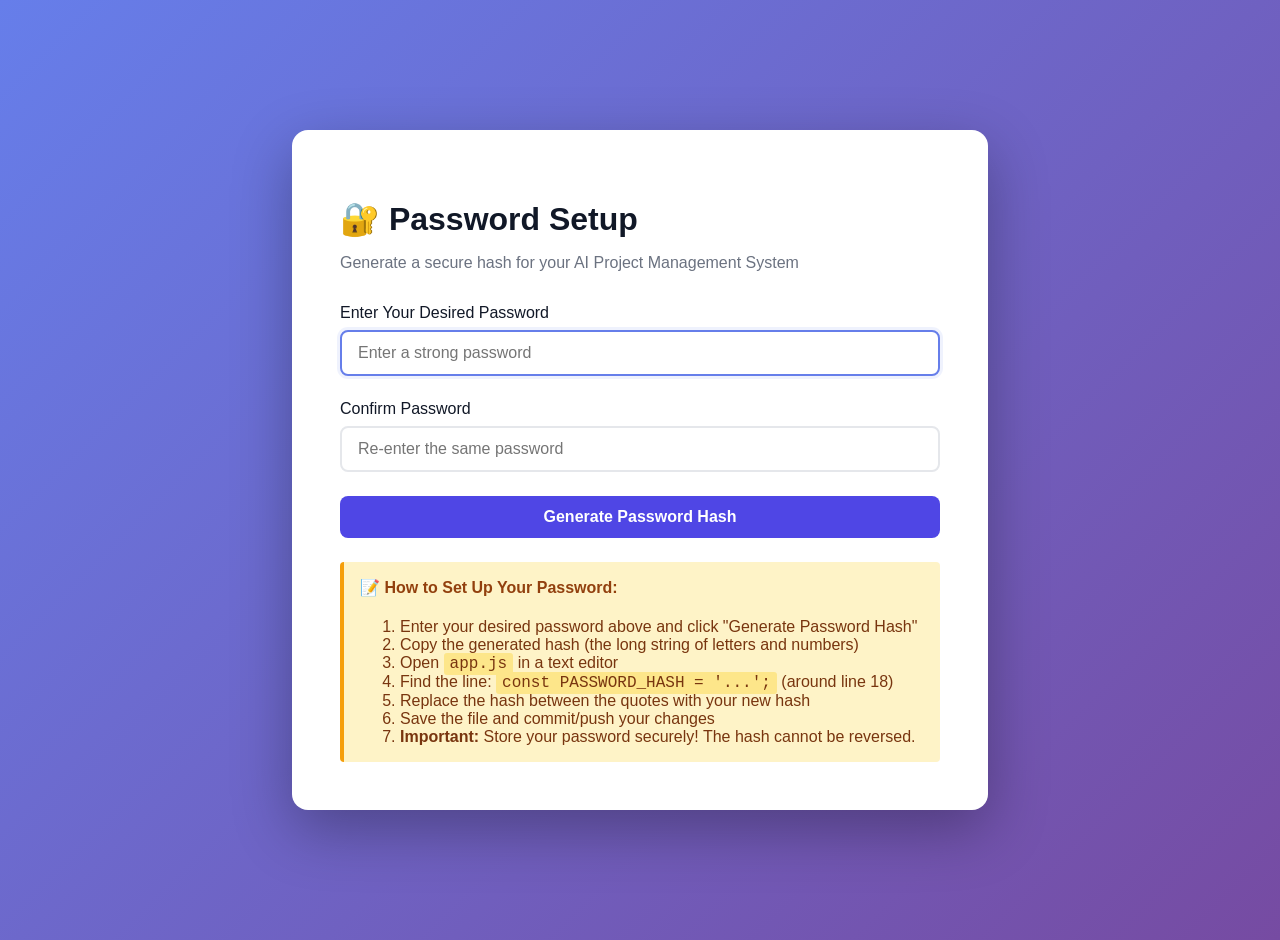
==== setup-password.html @ c903a801 "Add password authentication system for data protection Implemented client-side authentication to pro" ====
<!DOCTYPE html>
<html lang="en">
<head>
    <meta charset="UTF-8">
    <meta name="viewport" content="width=device-width, initial-scale=1.0">
    <title>Password Setup - AI Project Management</title>
    <style>
        body {
            font-family: -apple-system, BlinkMacSystemFont, 'Segoe UI', 'Roboto', 'Oxygen', 'Ubuntu', 'Cantarell', sans-serif;
            background: linear-gradient(135deg, #667eea 0%, #764ba2 100%);
            display: flex;
            align-items: center;
            justify-content: center;
            min-height: 100vh;
            margin: 0;
            padding: 20px;
        }

        .container {
            background: white;
            border-radius: 16px;
            box-shadow: 0 20px 60px rgba(0, 0, 0, 0.3);
            padding: 48px;
            max-width: 600px;
            width: 100%;
        }

        h1 {
            color: #111827;
            margin-bottom: 8px;
        }

        .subtitle {
            color: #6b7280;
            margin-bottom: 32px;
        }

        .form-group {
            margin-bottom: 24px;
        }

        label {
            display: block;
            margin-bottom: 8px;
            font-weight: 500;
            color: #111827;
        }

        input {
            width: 100%;
            padding: 12px 16px;
            border: 2px solid #e5e7eb;
            border-radius: 8px;
            font-size: 16px;
            font-family: inherit;
            box-sizing: border-box;
        }

        input:focus {
            outline: none;
            border-color: #667eea;
            box-shadow: 0 0 0 3px rgba(102, 126, 234, 0.1);
        }

        button {
            background-color: #4f46e5;
            color: white;
            border: none;
            padding: 12px 24px;
            font-size: 16px;
            font-weight: 600;
            border-radius: 8px;
            cursor: pointer;
            width: 100%;
            transition: all 0.2s;
        }

        button:hover {
            background-color: #4338ca;
        }

        .result {
            margin-top: 24px;
            padding: 20px;
            background-color: #f9fafb;
            border-radius: 8px;
            border: 1px solid #e5e7eb;
            display: none;
        }

        .result.show {
            display: block;
        }

        .result h3 {
            margin-top: 0;
            color: #111827;
        }

        .hash-output {
            background-color: #111827;
            color: #10b981;
            padding: 12px;
            border-radius: 6px;
            font-family: 'Courier New', monospace;
            font-size: 14px;
            word-break: break-all;
            margin: 12px 0;
        }

        .instructions {
            background-color: #fef3c7;
            border-left: 4px solid #f59e0b;
            padding: 16px;
            margin-top: 24px;
            border-radius: 4px;
        }

        .instructions h4 {
            margin-top: 0;
            color: #92400e;
        }

        .instructions ol {
            margin-bottom: 0;
            color: #78350f;
        }

        .instructions code {
            background-color: #fde68a;
            padding: 2px 6px;
            border-radius: 3px;
            font-family: 'Courier New', monospace;
        }

        .copy-btn {
            background-color: #10b981;
            margin-top: 12px;
            padding: 8px 16px;
            font-size: 14px;
        }

        .copy-btn:hover {
            background-color: #059669;
        }

        .success-msg {
            color: #065f46;
            font-size: 14px;
            margin-top: 8px;
            display: none;
        }

        .success-msg.show {
            display: block;
        }
    </style>
</head>
<body>
    <div class="container">
        <h1>🔐 Password Setup</h1>
        <p class="subtitle">Generate a secure hash for your AI Project Management System</p>

        <div class="form-group">
            <label for="password">Enter Your Desired Password</label>
            <input type="password" id="password" placeholder="Enter a strong password" autofocus>
        </div>

        <div class="form-group">
            <label for="confirmPassword">Confirm Password</label>
            <input type="password" id="confirmPassword" placeholder="Re-enter the same password">
        </div>

        <button onclick="generateHash()">Generate Password Hash</button>

        <div class="result" id="result">
            <h3>Your Password Hash:</h3>
            <div class="hash-output" id="hashOutput"></div>
            <button class="copy-btn" onclick="copyHash()">📋 Copy Hash to Clipboard</button>
            <div class="success-msg" id="successMsg">✓ Copied to clipboard!</div>
        </div>

        <div class="instructions">
            <h4>📝 How to Set Up Your Password:</h4>
            <ol>
                <li>Enter your desired password above and click "Generate Password Hash"</li>
                <li>Copy the generated hash (the long string of letters and numbers)</li>
                <li>Open <code>app.js</code> in a text editor</li>
                <li>Find the line: <code>const PASSWORD_HASH = '...';</code> (around line 18)</li>
                <li>Replace the hash between the quotes with your new hash</li>
                <li>Save the file and commit/push your changes</li>
                <li><strong>Important:</strong> Store your password securely! The hash cannot be reversed.</li>
            </ol>
        </div>
    </div>

    <script>
        async function hashPassword(password) {
            const encoder = new TextEncoder();
            const data = encoder.encode(password);
            const hashBuffer = await crypto.subtle.digest('SHA-256', data);
            const hashArray = Array.from(new Uint8Array(hashBuffer));
            const hashHex = hashArray.map(b => b.toString(16).padStart(2, '0')).join('');
            return hashHex;
        }

        async function generateHash() {
            const password = document.getElementById('password').value;
            const confirmPassword = document.getElementById('confirmPassword').value;
            const resultDiv = document.getElementById('result');
            const hashOutput = document.getElementById('hashOutput');
            const successMsg = document.getElementById('successMsg');

            // Reset success message
            successMsg.classList.remove('show');

            if (!password) {
                alert('Please enter a password');
                return;
            }

            if (password !== confirmPassword) {
                alert('Passwords do not match! Please try again.');
                return;
            }

            if (password.length < 8) {
                alert('Password should be at least 8 characters long for security.');
                return;
            }

            const hash = await hashPassword(password);
            hashOutput.textContent = hash;
            resultDiv.classList.add('show');
        }

        function copyHash() {
            const hashOutput = document.getElementById('hashOutput');
            const successMsg = document.getElementById('successMsg');

            navigator.clipboard.writeText(hashOutput.textContent).then(() => {
                successMsg.classList.add('show');
                setTimeout(() => {
                    successMsg.classList.remove('show');
                }, 3000);
            }).catch(err => {
                alert('Failed to copy: ' + err);
            });
        }

        // Allow Enter key to generate hash
        document.getElementById('confirmPassword').addEventListener('keypress', (e) => {
            if (e.key === 'Enter') {
                generateHash();
            }
        });
    </script>
</body>
</html>
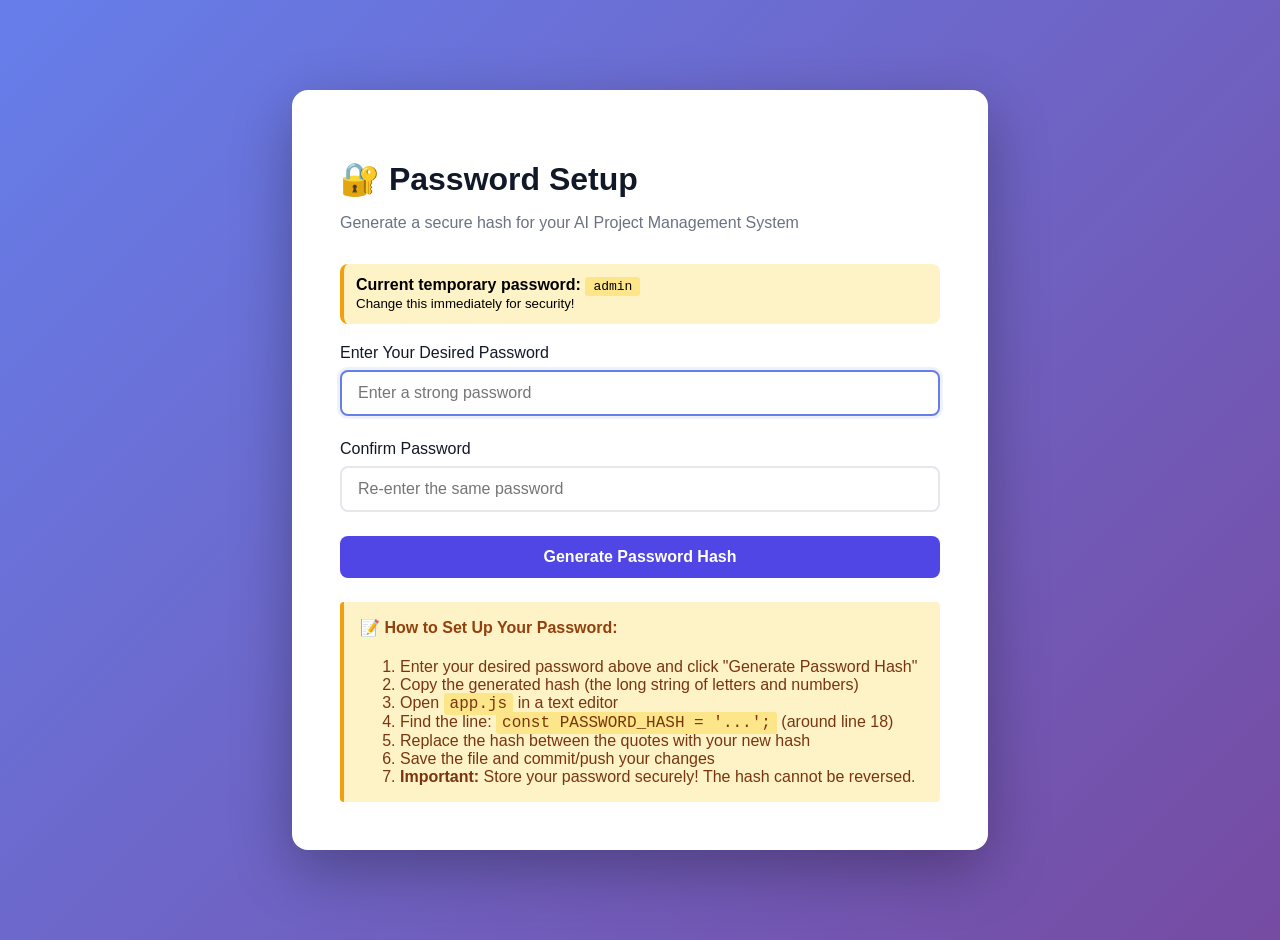
==== commit 0536d283: "Change default password to 'admin' for easier initial access The previous password hash wasn't worki" ====
--- a/setup-password.html
+++ b/setup-password.html
@@ -160,6 +160,10 @@
     <div class="container">
         <h1>🔐 Password Setup</h1>
         <p class="subtitle">Generate a secure hash for your AI Project Management System</p>
+        <p style="background: #fef3c7; padding: 12px; border-radius: 8px; margin-bottom: 20px; border-left: 4px solid #f59e0b;">
+            <strong>Current temporary password:</strong> <code style="background: #fde68a; padding: 2px 8px; border-radius: 3px;">admin</code><br>
+            <small>Change this immediately for security!</small>
+        </p>
 
         <div class="form-group">
             <label for="password">Enter Your Desired Password</label>
